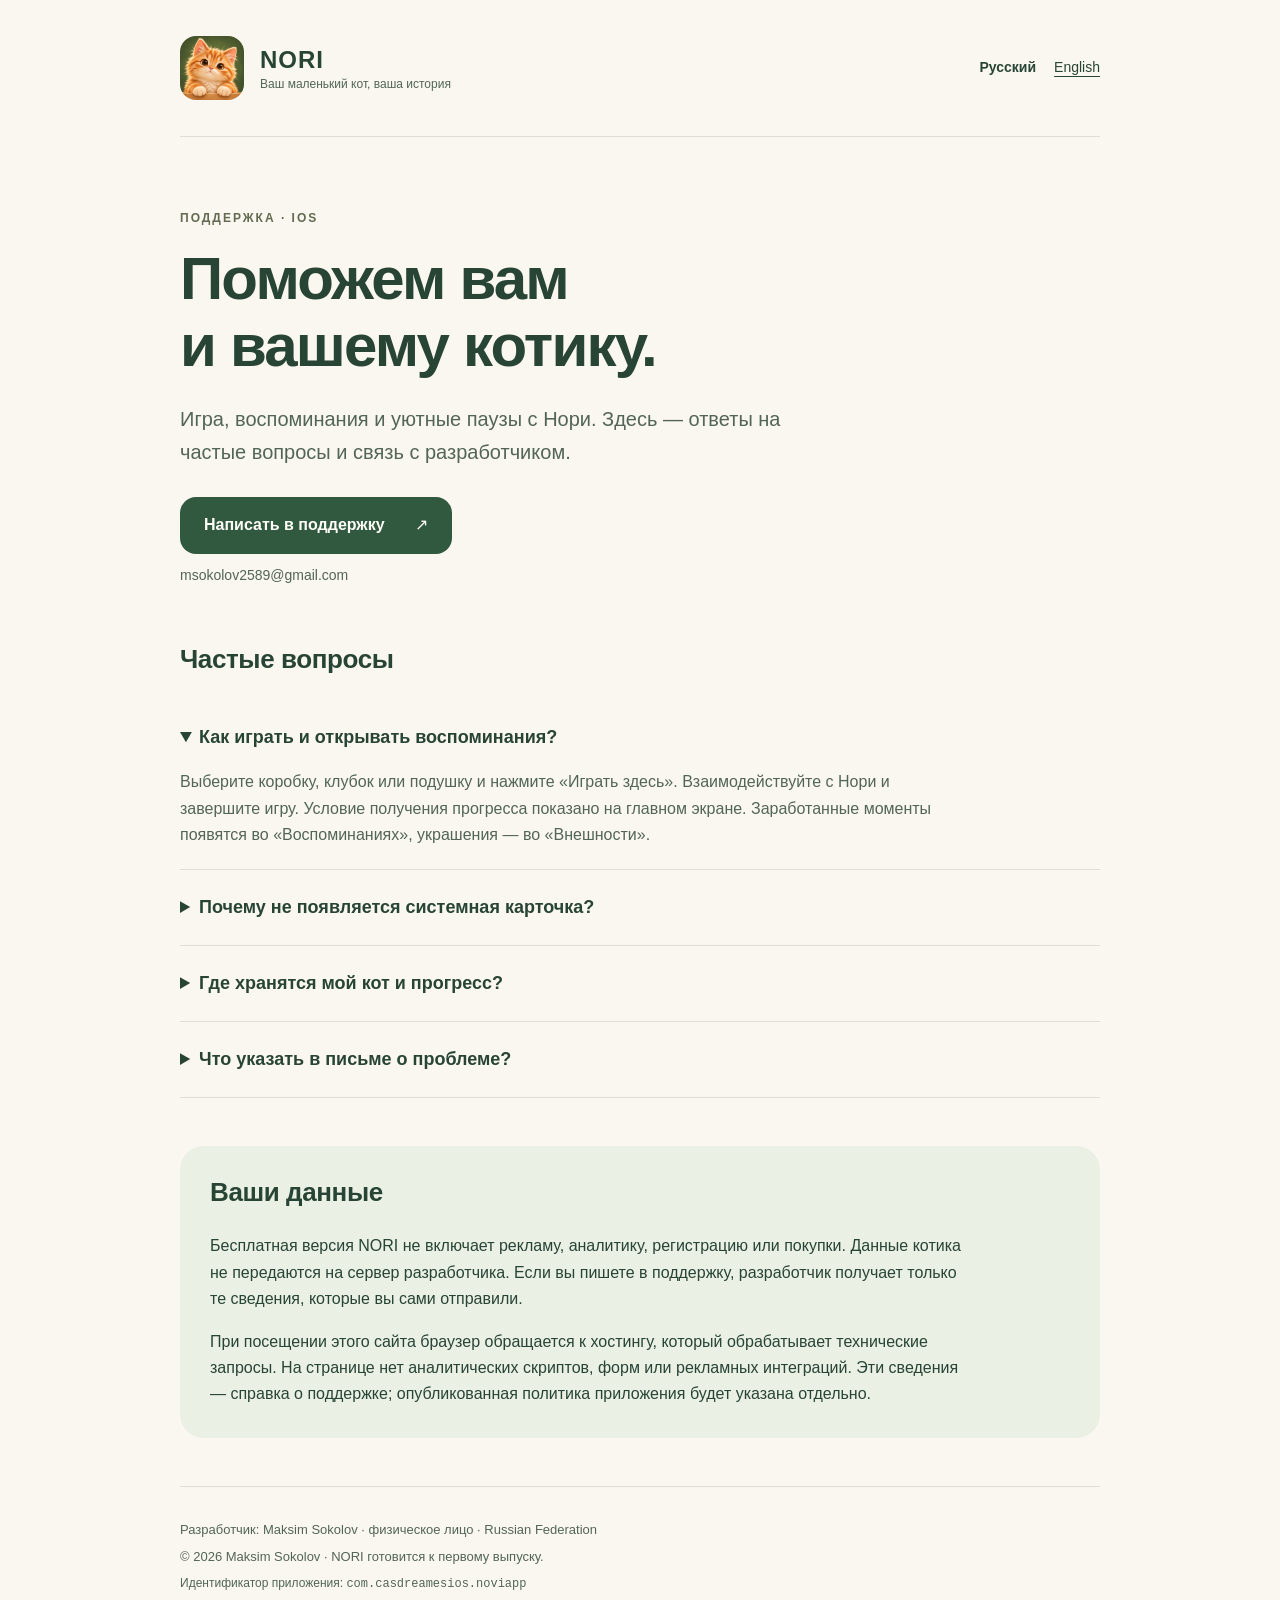
==== index.html @ 03944407 "Publish NORI support pages in Russian and English" ====
<!doctype html>
<html lang="ru">
<head>
<meta charset="utf-8"><meta name="viewport" content="width=device-width, initial-scale=1">
<meta name="description" content="Поддержка NORI: как играть с котиком, сохранять прогресс и пользоваться системной карточкой iOS.">
<meta name="color-scheme" content="light"><title>NORI — поддержка</title>
<link rel="icon" href="icon.png"><link rel="stylesheet" href="style.css">
</head>
<body>
<header><a class="brand" href="./" aria-label="NORI, главная"><img src="icon.png" width="64" height="64" alt=""><span>NORI<small>Ваш маленький кот, ваша история</small></span></a><nav aria-label="Язык"><span aria-current="page">Русский</span><a href="en/" lang="en" hreflang="en">English</a></nav></header>
<main>
<p class="eyebrow">Поддержка · iOS</p>
<h1>Поможем вам<br>и вашему котику.</h1>
<p class="lead">Игра, воспоминания и уютные паузы с Нори. Здесь — ответы на частые вопросы и связь с разработчиком.</p>
<a class="contact" href="mailto:msokolov2589@gmail.com">Написать в поддержку <span aria-hidden="true">↗</span></a>
<p class="email">msokolov2589@gmail.com</p>
<section aria-labelledby="questions"><h2 id="questions">Частые вопросы</h2>
<details open><summary>Как играть и открывать воспоминания?</summary><p>Выберите коробку, клубок или подушку и нажмите «Играть здесь». Взаимодействуйте с Нори и завершите игру. Условие получения прогресса показано на главном экране. Заработанные моменты появятся во «Воспоминаниях», украшения — во «Внешности».</p></details>
<details><summary>Почему не появляется системная карточка?</summary><p>Играть внутри приложения можно независимо от Live Activity. Проверьте разрешение Live Activities для NORI в настройках iOS, если такой переключатель доступен. Показом и обновлением карточки управляет система; постоянное присутствие и непрерывная анимация не обещаются.</p></details>
<details><summary>Где хранятся мой кот и прогресс?</summary><p>Данные игры хранятся локально на устройстве. Приложение и его расширение используют общую локальную группу данных. Собственного облачного аккаунта и сервиса восстановления удалённого сохранения у NORI нет.</p><p>Не удаляйте приложение в расчёте на восстановление через поддержку. Резервные копии устройства и восстановление Apple зависят от ваших системных настроек.</p></details>
<details><summary>Что указать в письме о проблеме?</summary><p>Версию NORI, модель устройства, версию iOS и описание того, что произошло. По желанию приложите скриншот, скрыв личную информацию. Не отправляйте пароли, коды подтверждения, Apple ID или полную базу игры.</p></details>
</section>
<section class="data" aria-labelledby="privacy"><h2 id="privacy">Ваши данные</h2><p>Бесплатная версия NORI не включает рекламу, аналитику, регистрацию или покупки. Данные котика не передаются на сервер разработчика. Если вы пишете в поддержку, разработчик получает только те сведения, которые вы сами отправили.</p><p>При посещении этого сайта браузер обращается к хостингу, который обрабатывает технические запросы. На странице нет аналитических скриптов, форм или рекламных интеграций. Эти сведения — справка о поддержке; опубликованная политика приложения будет указана отдельно.</p></section>
</main>
<footer><p>Разработчик: Maksim Sokolov · физическое лицо · Russian Federation</p><p>© 2026 Maksim Sokolov · NORI готовится к первому выпуску.</p><p class="technical">Идентификатор приложения: <code>com.casdreamesios.noviapp</code></p></footer>
</body></html>
---- style.css ----
:root{font-family:ui-sans-serif,-apple-system,BlinkMacSystemFont,"Segoe UI",sans-serif;color:#284435;background:#faf7f0;font-synthesis:none;line-height:1.65;color-scheme:light}
*{box-sizing:border-box}body{margin:0}a{color:inherit;text-underline-offset:4px}header,main,footer{width:min(100% - 48px,920px);margin-inline:auto}header{display:flex;justify-content:space-between;align-items:center;gap:24px;padding:36px 0;border-bottom:1px solid #dedfd2}.brand{display:flex;align-items:center;gap:16px;text-decoration:none;font-size:24px;font-weight:750;letter-spacing:1px}.brand img{border-radius:16px;display:block}.brand small{display:block;font-size:12px;letter-spacing:0;font-weight:450;color:#526557}.brand span{line-height:1.4}nav{display:flex;gap:18px;font-size:14px}nav [aria-current]{font-weight:700}main{padding:60px 0 48px}h1{font-size:clamp(36px,6vw,60px);letter-spacing:-1.8px;line-height:1.12;margin:16px 0 24px;font-weight:650}h2{font-size:26px;line-height:1.3;letter-spacing:-.4px;margin:0 0 24px}.eyebrow{color:#626a4f;letter-spacing:2px;font-weight:650;text-transform:uppercase;font-size:12px}.lead{font-size:20px;max-width:640px;color:#526557;margin:0 0 28px}.contact{display:inline-flex;align-items:center;gap:30px;background:#315940;color:#fffdf7;padding:15px 24px;border-radius:16px;text-decoration:none;font-weight:650}.contact:hover{background:#254730}.email{font-size:14px;color:#526557;margin:10px 0 56px}section{margin-top:40px}details{padding:20px 0;border-bottom:1px solid #dedfd2}summary{cursor:pointer;font-size:18px;font-weight:600;line-height:1.5;padding:4px 0}details p{max-width:760px;color:#526557;margin:14px 0 0}.data{background:#eaf0e4;border-radius:24px;padding:30px;margin-top:48px}.data p{margin:16px 0 0;max-width:760px}footer{border-top:1px solid #dedfd2;padding:26px 0 40px;font-size:13px;color:#526557}footer p{margin:6px 0}.technical{font-size:12px}code{overflow-wrap:anywhere}a:focus-visible,summary:focus-visible{outline:3px solid #917442;outline-offset:5px;border-radius:4px}@media(max-width:600px){header,main,footer{width:calc(100% - 36px)}header{padding:24px 0;align-items:flex-start;flex-direction:column;gap:20px}.brand img{width:54px;height:54px;border-radius:14px}nav{align-self:flex-end;margin-top:-12px}main{padding-top:36px}h1{letter-spacing:-1px}.lead{font-size:18px}.contact{width:100%;justify-content:space-between}.data{padding:24px 20px;border-radius:20px}summary{font-size:17px}h2{font-size:24px}}
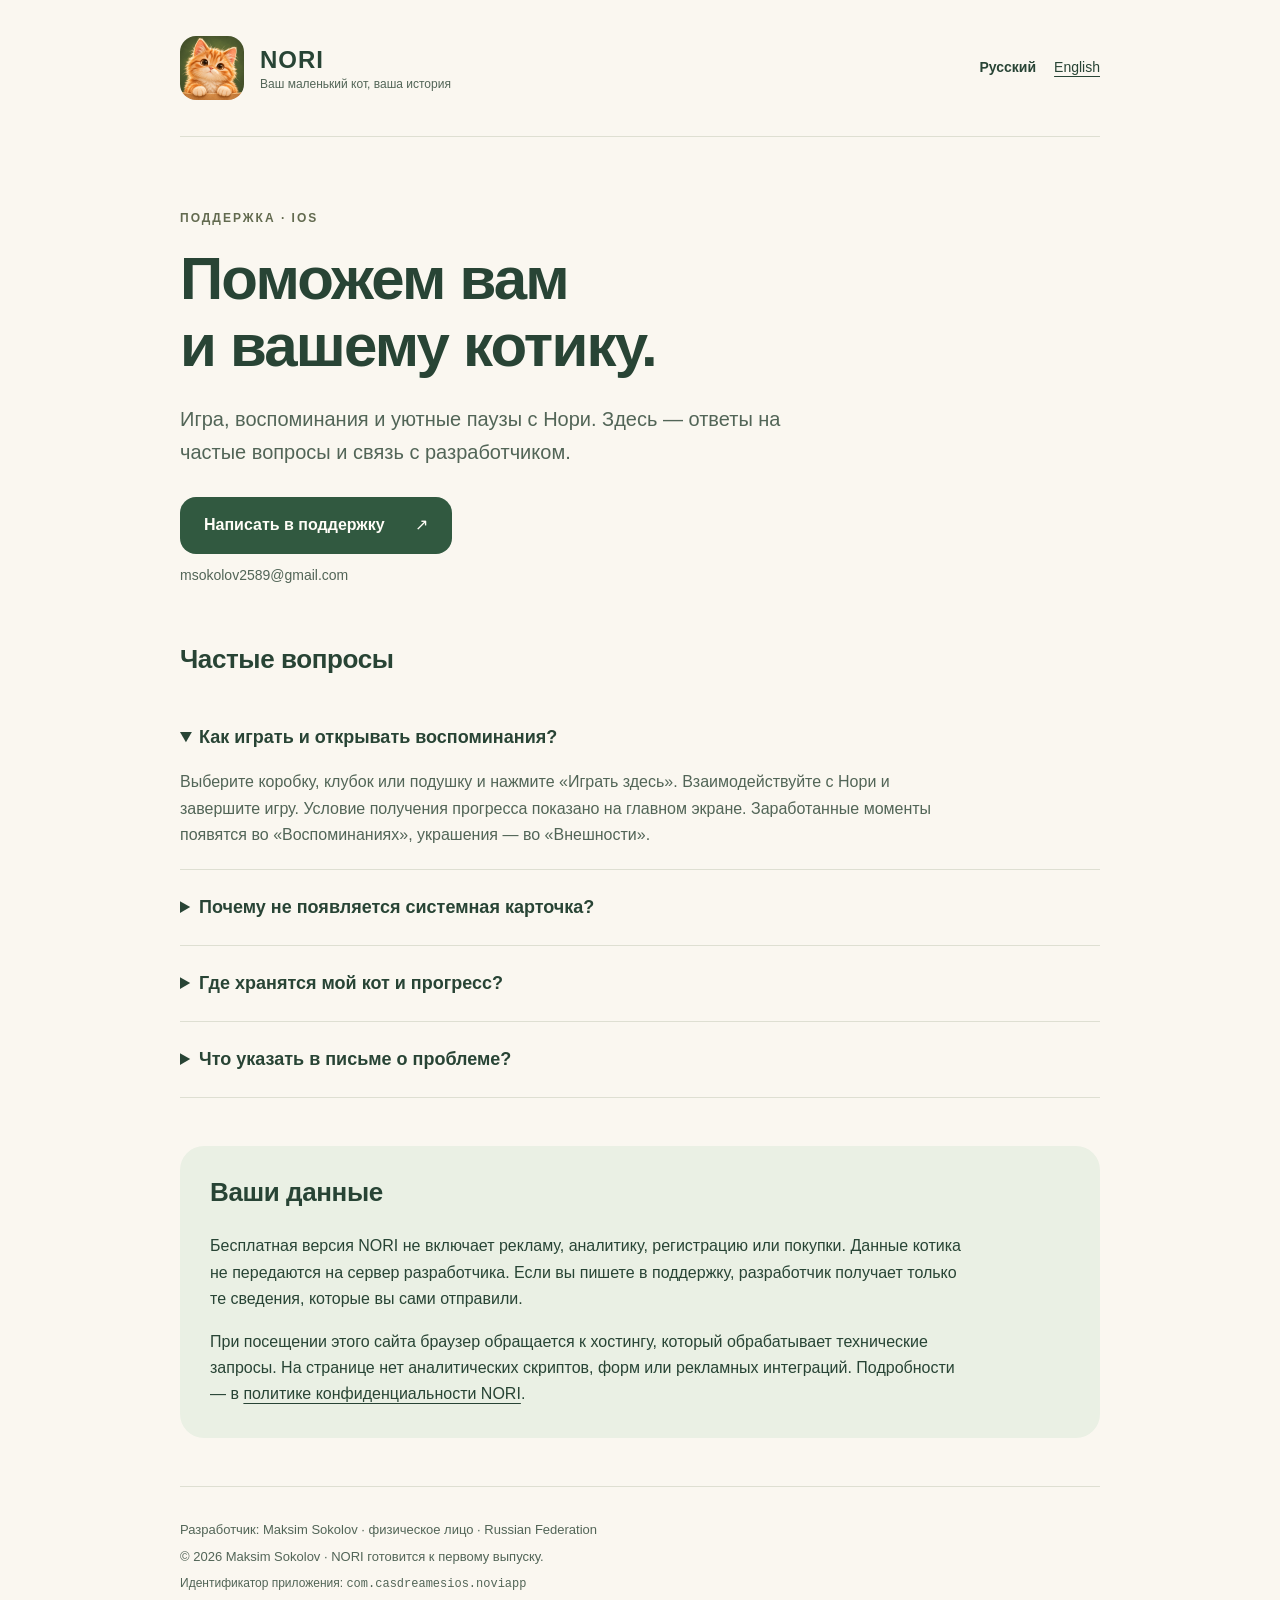
==== commit 0edfe891: "Add NORI-specific bilingual privacy policy and support FAQ" ====
--- a/index.html
+++ b/index.html
@@ -20,7 +20,7 @@
 <details><summary>Где хранятся мой кот и прогресс?</summary><p>Данные игры хранятся локально на устройстве. Приложение и его расширение используют общую локальную группу данных. Собственного облачного аккаунта и сервиса восстановления удалённого сохранения у NORI нет.</p><p>Не удаляйте приложение в расчёте на восстановление через поддержку. Резервные копии устройства и восстановление Apple зависят от ваших системных настроек.</p></details>
 <details><summary>Что указать в письме о проблеме?</summary><p>Версию NORI, модель устройства, версию iOS и описание того, что произошло. По желанию приложите скриншот, скрыв личную информацию. Не отправляйте пароли, коды подтверждения, Apple ID или полную базу игры.</p></details>
 </section>
-<section class="data" aria-labelledby="privacy"><h2 id="privacy">Ваши данные</h2><p>Бесплатная версия NORI не включает рекламу, аналитику, регистрацию или покупки. Данные котика не передаются на сервер разработчика. Если вы пишете в поддержку, разработчик получает только те сведения, которые вы сами отправили.</p><p>При посещении этого сайта браузер обращается к хостингу, который обрабатывает технические запросы. На странице нет аналитических скриптов, форм или рекламных интеграций. Эти сведения — справка о поддержке; опубликованная политика приложения будет указана отдельно.</p></section>
+<section class="data" aria-labelledby="privacy"><h2 id="privacy">Ваши данные</h2><p>Бесплатная версия NORI не включает рекламу, аналитику, регистрацию или покупки. Данные котика не передаются на сервер разработчика. Если вы пишете в поддержку, разработчик получает только те сведения, которые вы сами отправили.</p><p>При посещении этого сайта браузер обращается к хостингу, который обрабатывает технические запросы. На странице нет аналитических скриптов, форм или рекламных интеграций. Подробности — в <a href="privacy.html#ru">политике конфиденциальности NORI</a>.</p></section>
 </main>
 <footer><p>Разработчик: Maksim Sokolov · физическое лицо · Russian Federation</p><p>© 2026 Maksim Sokolov · NORI готовится к первому выпуску.</p><p class="technical">Идентификатор приложения: <code>com.casdreamesios.noviapp</code></p></footer>
 </body></html>
